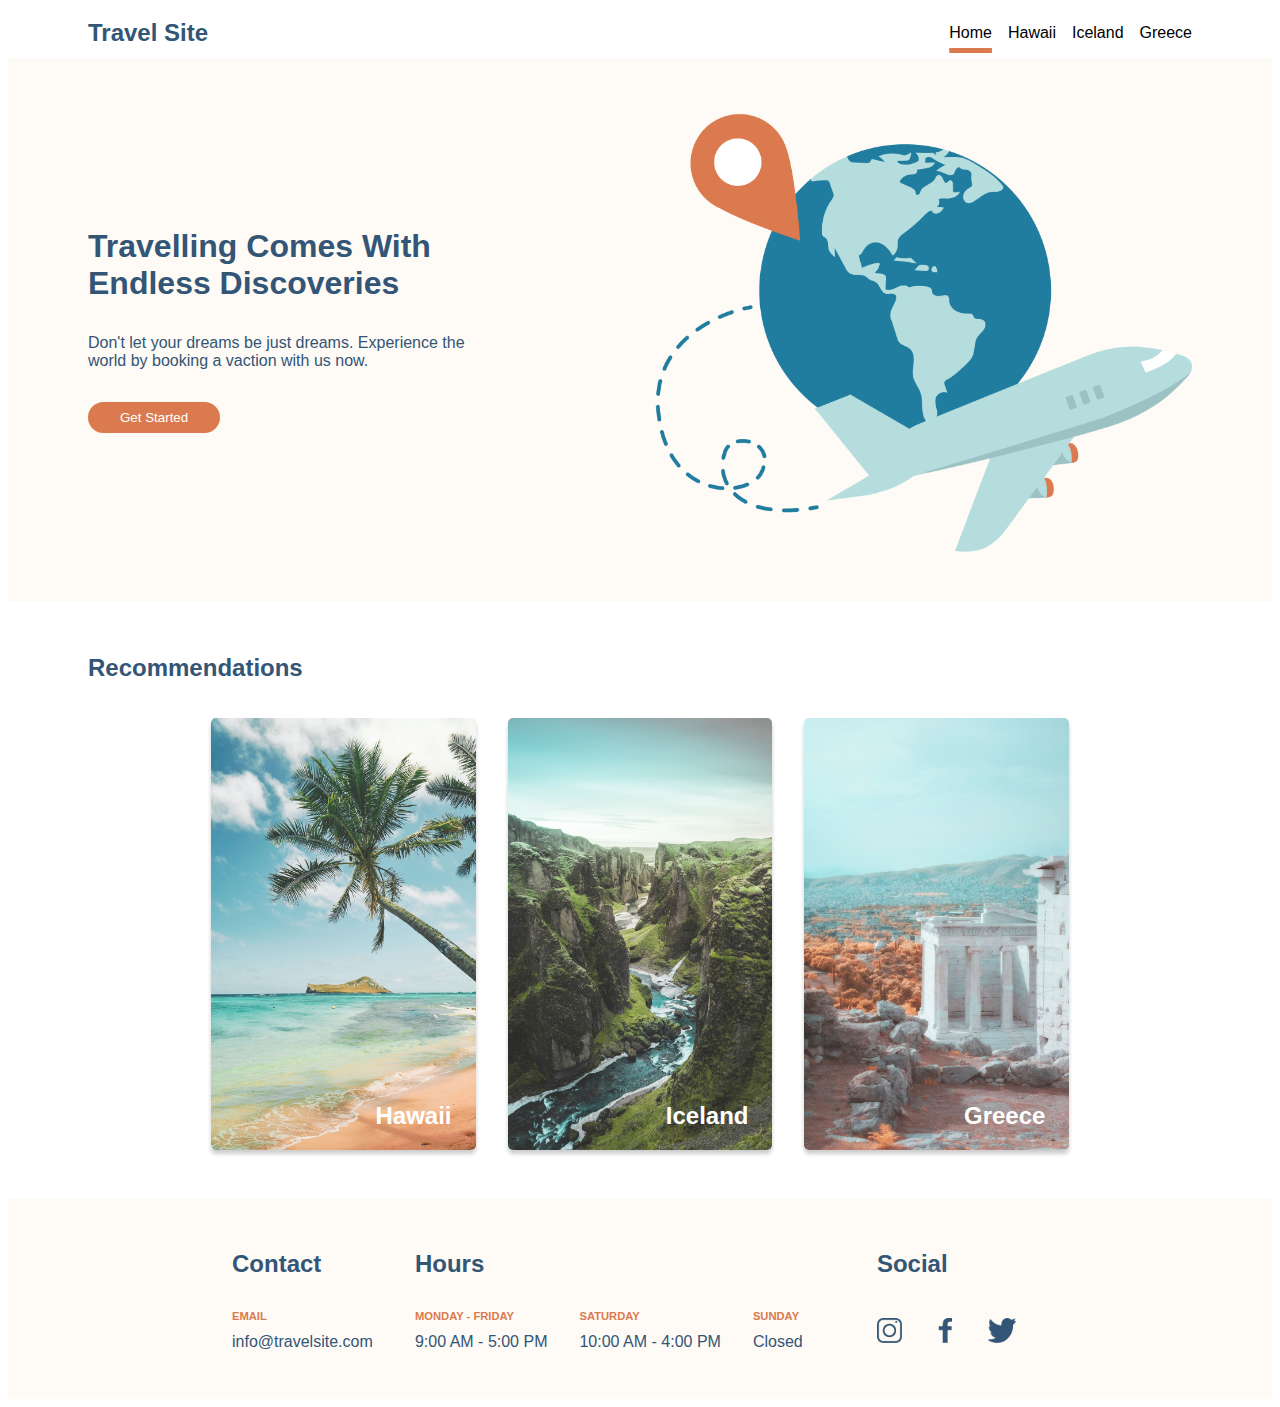
==== index.html @ f5fa067b "added links to the destination cards" ====
<!DOCTYPE html>
<html lang="en">
<head>
    <meta charset="UTF-8">
    <meta name="viewport" content="width=device-width, initial-scale=1.0">
    <title>Travel Site</title>
    <link rel="stylesheet" href="./css/global.css">
    <link rel="stylesheet" href="./css/main.css">
</head>
<body>
    <header>
        <nav class="primary-nav">
            <a class="primary-nav__headinglink" href="./index.html"><h2 class="primary-nav__heading">Travel Site</h2></a>
            <ul class="primary-nav__list">
                <a href="./index.html" class="primary-nav__link primary-nav__link--active"><li class="primary-nav__item">Home</li></a>
                <a href="./pages/hawaii.html" class="primary-nav__link"><li class="primary-nav__item">Hawaii</li></a>
                <a href="./pages/iceland.html" class="primary-nav__link"><li class="primary-nav__item">Iceland</li></a>
                <a href="./pages/greece.html" class="primary-nav__link"><li class="primary-nav__item">Greece</li></a>
            </ul>
        </nav>
        <div class="hero">
            <section class="hero-section1">
                <h1 class="hero-section1__heading">Travelling Comes With Endless Discoveries</h1>
                <p class="hero-section1__text">Don't let your dreams be just dreams. Experience the world by booking a vaction with us now.</p>
                <a href="" class="hero-section1__link"><button class="hero-section1__button">Get Started</button></a>
            </section>
            <section class="hero-section2">
                <img src="./assets/Images/hero.png" alt="Banner image" class="hero-section2__image">
            </section>
        </div>
    </header>
    <main>
        <section class="recommendations">
            <h2 class="recommendations__heading">Recommendations</h2>
            <div class="destination">
            <div class="destination__item hawaii">
                <a class="destination__link" href="./pages/hawaii.html"><h2 class="destination__heading">Hawaii</h2></a>
            </div>
            <div class="destination__item iceland">
                <a class="destination__link" href="./pages/iceland.html"><h2 class="destination__heading">Iceland</h2></a>
            </div>
            <div class="destination__item greece">
                <a class="destination__link" href="./pages/greece.html"><h2 class="destination__heading">Greece</h2></a>
            </div>
        </div>
        </section>
    </main>
    <footer class="footer">
        <section class="contact">
            <h2 class="contact__heading">Contact</h2>
            <p class="contact__text">EMAIL</p>
            <p class="contact__email">info@travelsite.com</p>
        </section>
        <section class="hours">
            <h2 class="hours__heading">Hours</h2>
            <div class="hours__container">
                <div class="hours__section">
                    <p class="hours__day">Monday - Friday</p>
                    <p class="hours__time">9:00 AM - 5:00 PM</p>
                </div>
                <div class="hours__section">
                    <p class="hours__day">Saturday</p>
                    <p class="hours__time">10:00 AM - 4:00 PM</p>
                </div>
                <div class="hours__section">
                    <p class="hours__day">Sunday</p>
                    <p class="hours__time">Closed</p>
                </div>
            </div>
        </section>
        <section class="social">
            <h2 class="social__heading">Social</h2>
                <img class="social__icon" src="./assets/Icons/icon-instagram.png" alt="instagram">
                <img class="social__icon" src="./assets/Icons/icon-facebook.png" alt="facebook">
                <img class="social__icon" src="./assets/Icons/icon-twitter.png" alt="twitter">
        </section>
    </footer>
</body>
</html>
---- css/global.css ----
* {
  font-family: Verdana, Geneva, Tahoma, sans-serif;
  box-sizing: border-box;
}

.primary-nav {
  display: flex;
  flex-direction: row;
  background-color: #ffffff;
  color: #335576;
  justify-content: space-between;
  align-items: center;
  padding: 0rem 5rem;
}
.primary-nav__heading {
  margin: 0rem;
}
.primary-nav__headinglink {
  text-decoration: none;
  color: #335576;
}
.primary-nav__list {
  display: flex;
  flex-direction: row;
  list-style: none;
}
.primary-nav__item {
  padding-left: 1rem;
}
.primary-nav__link {
  text-decoration: none;
  color: #000000;
}
.primary-nav__link--active {
  text-decoration: underline;
  text-decoration-color: #db7a4e;
  text-underline-offset: 0.6rem;
  text-decoration-thickness: 0.3rem;
}

.footer {
  background-color: #fefaf5;
  padding: 2rem 14rem;
  color: #335576;
  display: flex;
  flex-direction: row;
  justify-content: space-between;
  align-items: flex-start;
}
.footer .contact__heading {
  margin-bottom: 2rem;
}
.footer .contact__text {
  color: #db7a4e;
  font-size: 0.7rem;
  text-transform: uppercase;
  font-weight: bold;
}
.footer .contact__email {
  margin-top: 0rem;
}
.footer .hours__heading {
  margin-bottom: 2rem;
}
.footer .hours__container {
  display: flex;
  flex-direction: row;
}
.footer .hours__section {
  display: flex;
  flex-direction: column;
  padding-right: 2rem;
}
.footer .hours__day {
  color: #db7a4e;
  font-size: 0.7rem;
  text-transform: uppercase;
  margin-top: 0rem;
  font-weight: bold;
}
.footer .hours__time {
  margin-top: 0rem;
}
.footer .social__heading {
  margin-bottom: 2.5rem;
}
.footer .social__icon {
  height: 25px;
  padding-right: 2rem;
}/*# sourceMappingURL=global.css.map */
---- css/main.css ----
.hero {
  background-color: #FEFAF5;
  display: flex;
  flex-direction: row;
  height: 34rem;
  justify-content: space-between;
  align-items: center;
  padding: 2rem 5rem;
}

.hero-section1 {
  text-align: left;
  color: #335576;
  padding-right: 4rem;
  width: 42%;
}
.hero-section1__heading {
  margin: 0rem;
  font-size: 2rem;
}
.hero-section1__text {
  margin: 2rem 0rem;
}
.hero-section1__button {
  background-color: #DB7A4E;
  color: #FFFFFF;
  border: 0;
  border-radius: 100px;
  justify-content: center;
  text-align: center;
  padding: 0.5rem 2rem;
  vertical-align: middle;
}

.hero-section2 {
  -o-object-fit: contain;
     object-fit: contain;
}
.hero-section2__image {
  height: 450px;
}

.recommendations {
  padding: 2rem 5rem;
}
.recommendations__heading {
  color: #335576;
}

.destination {
  display: flex;
  flex-direction: row;
  justify-content: center;
}
.destination .hawaii {
  background-image: url("../assets/Images/hawaii.jpg");
  background-size: cover;
}
.destination .greece {
  background-image: url("../assets/Images/greece.jpg");
  background-size: cover;
}
.destination .iceland {
  background-image: url("../assets/Images/iceland.jpg");
  background-size: cover;
}
.destination__item {
  width: 24%;
  height: 27rem;
  display: flex;
  align-items: flex-end;
  justify-content: flex-end;
  margin: 1rem 1rem;
  border-radius: 5px;
  box-shadow: 0px 4px 4px rgba(0, 0, 0, 0.2);
}
.destination__link {
  text-decoration: none;
}
.destination__heading {
  color: #FFFFFF;
  padding-right: 1.5rem;
}/*# sourceMappingURL=main.css.map */
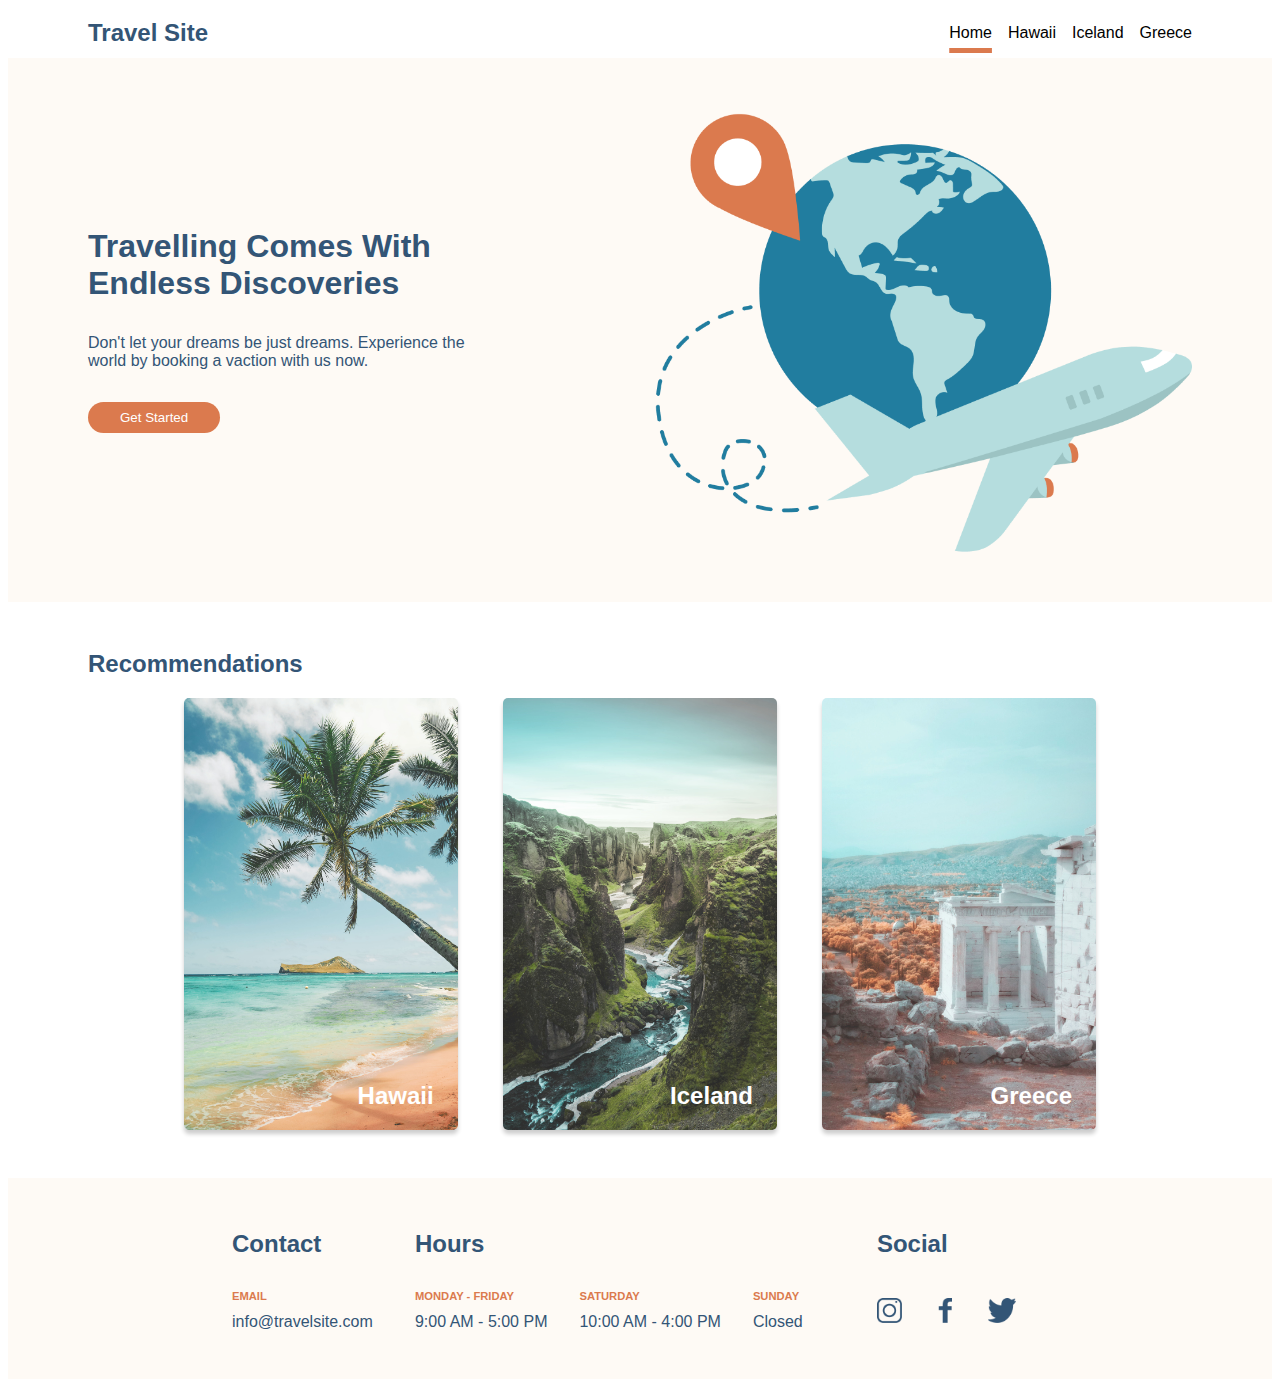
==== commit a6657b98: "added links to the whole destination cards" ====
--- a/index.html
+++ b/index.html
@@ -33,15 +33,22 @@
         <section class="recommendations">
             <h2 class="recommendations__heading">Recommendations</h2>
             <div class="destination">
-            <div class="destination__item hawaii">
-                <a class="destination__link" href="./pages/hawaii.html"><h2 class="destination__heading">Hawaii</h2></a>
-            </div>
-            <div class="destination__item iceland">
-                <a class="destination__link" href="./pages/iceland.html"><h2 class="destination__heading">Iceland</h2></a>
-            </div>
-            <div class="destination__item greece">
-                <a class="destination__link" href="./pages/greece.html"><h2 class="destination__heading">Greece</h2></a>
-            </div>
+                <a class="destination__link" href="./pages/hawaii.html">
+                    <div class="destination__item hawaii">
+                        <h2 class="destination__heading">Hawaii</h2>
+                    </div>
+                </a>
+                <a class="destination__link" href="./pages/iceland.html">
+                    <div class="destination__item iceland">
+                        <h2 class="destination__heading">Iceland</h2>
+                    </div>
+                </a>
+                <a class="destination__link" href="./pages/greece.html">
+                    <div class="destination__item greece">
+                        <h2 class="destination__heading">Greece</h2>
+                    </div>
+                </a>
+            
         </div>
         </section>
     </main>
--- a/css/main.css
+++ b/css/main.css
@@ -41,16 +41,18 @@
 }
 
 .recommendations {
-  padding: 2rem 5rem;
+  padding: 3rem 5rem;
 }
 .recommendations__heading {
   color: #335576;
+  margin-top: 0rem;
 }
 
 .destination {
   display: flex;
   flex-direction: row;
-  justify-content: center;
+  justify-content: space-between;
+  padding: 0rem 6rem;
 }
 .destination .hawaii {
   background-image: url("../assets/Images/hawaii.jpg");
@@ -65,17 +67,19 @@
   background-size: cover;
 }
 .destination__item {
-  width: 24%;
-  height: 27rem;
+  width: 100%;
+  height: 100%;
   display: flex;
   align-items: flex-end;
   justify-content: flex-end;
-  margin: 1rem 1rem;
   border-radius: 5px;
   box-shadow: 0px 4px 4px rgba(0, 0, 0, 0.2);
 }
 .destination__link {
   text-decoration: none;
+  width: 30%;
+  height: 27rem;
+  display: flex;
 }
 .destination__heading {
   color: #FFFFFF;
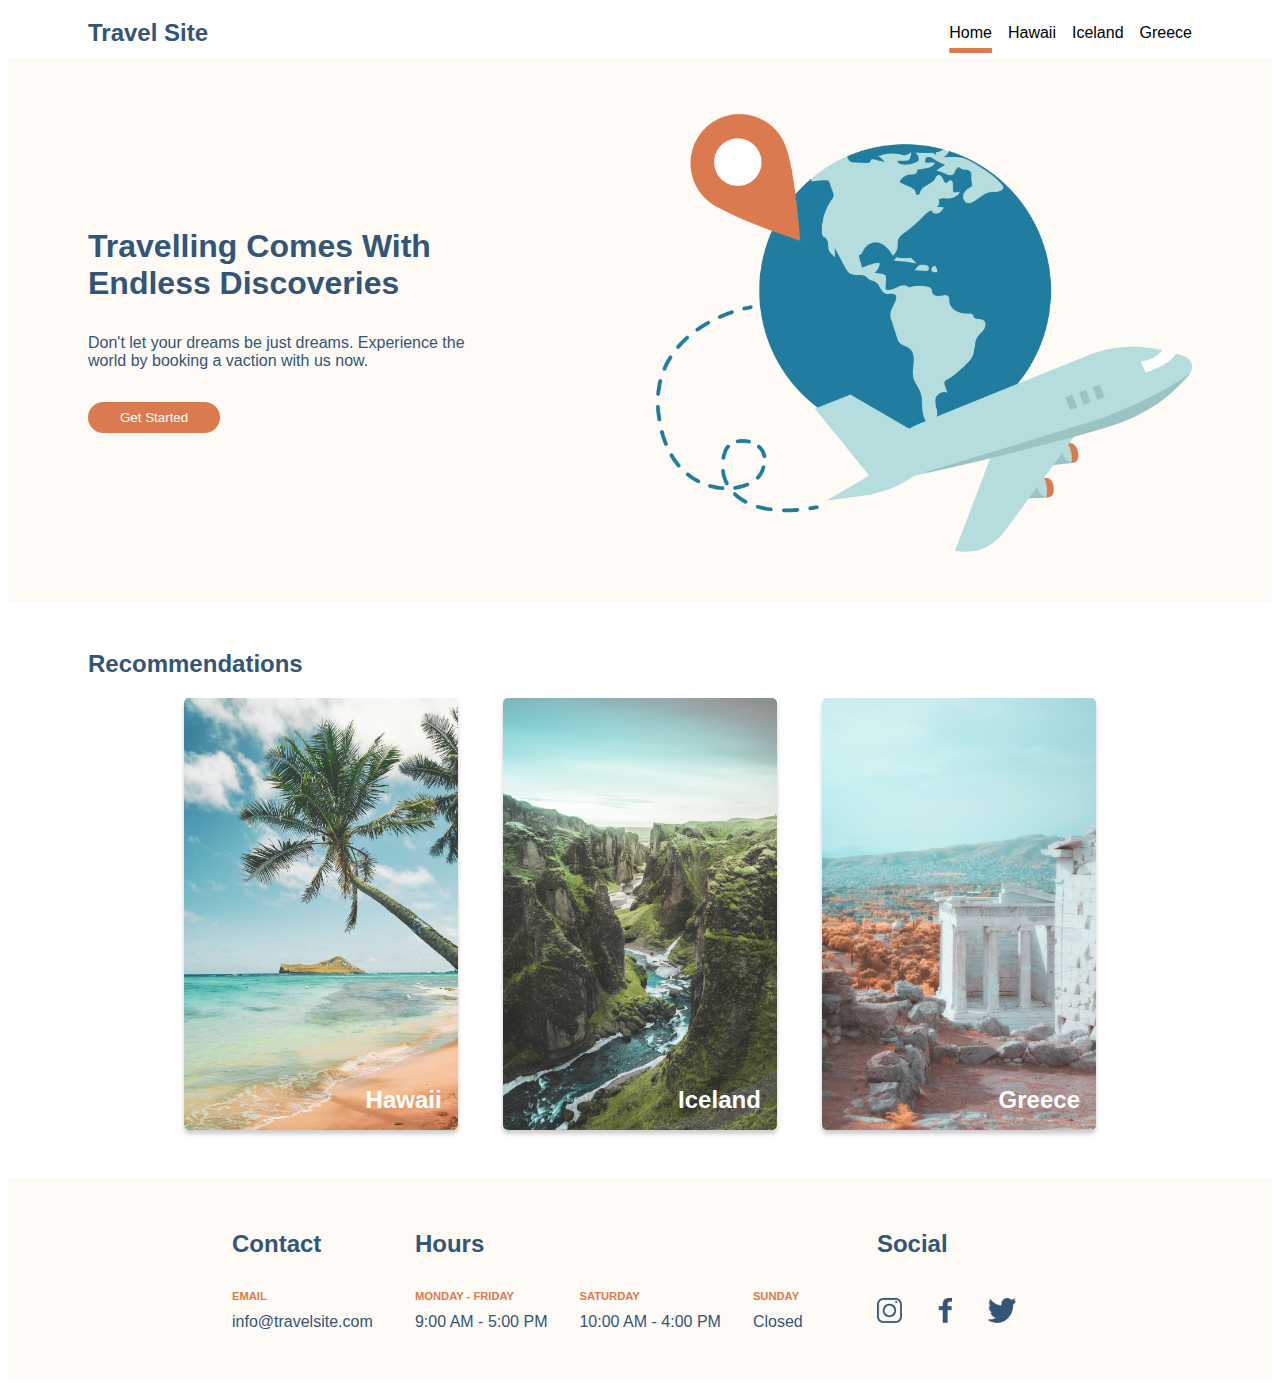
==== commit 07f857eb: "added nav and footer to the get started page" ====
--- a/index.html
+++ b/index.html
@@ -22,7 +22,7 @@
             <section class="hero-section1">
                 <h1 class="hero-section1__heading">Travelling Comes With Endless Discoveries</h1>
                 <p class="hero-section1__text">Don't let your dreams be just dreams. Experience the world by booking a vaction with us now.</p>
-                <a href="" class="hero-section1__link"><button class="hero-section1__button">Get Started</button></a>
+                <a href="./pages/get_started.html" class="hero-section1__link"><button class="hero-section1__button">Get Started</button></a>
             </section>
             <section class="hero-section2">
                 <img src="./assets/Images/hero.png" alt="Banner image" class="hero-section2__image">
--- a/css/global.css
+++ b/css/global.css
@@ -34,6 +34,12 @@
 .primary-nav__link--active {
   text-decoration: underline;
   text-decoration-color: #db7a4e;
+  text-underline-offset: 0.6rem;
+  text-decoration-thickness: 0.3rem;
+}
+.primary-nav__link:hover {
+  text-decoration: underline;
+  color: #335576;
   text-underline-offset: 0.6rem;
   text-decoration-thickness: 0.3rem;
 }
--- a/css/main.css
+++ b/css/main.css
@@ -7,21 +7,20 @@
   align-items: center;
   padding: 2rem 5rem;
 }
-
-.hero-section1 {
+.hero .hero-section1 {
   text-align: left;
   color: #335576;
   padding-right: 4rem;
   width: 42%;
 }
-.hero-section1__heading {
+.hero .hero-section1__heading {
   margin: 0rem;
   font-size: 2rem;
 }
-.hero-section1__text {
+.hero .hero-section1__text {
   margin: 2rem 0rem;
 }
-.hero-section1__button {
+.hero .hero-section1__button {
   background-color: #DB7A4E;
   color: #FFFFFF;
   border: 0;
@@ -31,12 +30,11 @@
   padding: 0.5rem 2rem;
   vertical-align: middle;
 }
-
-.hero-section2 {
+.hero .hero-section2 {
   -o-object-fit: contain;
      object-fit: contain;
 }
-.hero-section2__image {
+.hero .hero-section2__image {
   height: 450px;
 }
 
@@ -47,41 +45,47 @@
   color: #335576;
   margin-top: 0rem;
 }
-
-.destination {
+.recommendations .destination {
   display: flex;
   flex-direction: row;
   justify-content: space-between;
   padding: 0rem 6rem;
 }
-.destination .hawaii {
+.recommendations .destination .hawaii {
   background-image: url("../assets/Images/hawaii.jpg");
   background-size: cover;
 }
-.destination .greece {
+.recommendations .destination .greece {
   background-image: url("../assets/Images/greece.jpg");
   background-size: cover;
 }
-.destination .iceland {
+.recommendations .destination .iceland {
   background-image: url("../assets/Images/iceland.jpg");
   background-size: cover;
 }
-.destination__item {
+.recommendations .destination__item {
   width: 100%;
   height: 100%;
-  display: flex;
-  align-items: flex-end;
-  justify-content: flex-end;
   border-radius: 5px;
   box-shadow: 0px 4px 4px rgba(0, 0, 0, 0.2);
 }
-.destination__link {
+.recommendations .destination__link {
   text-decoration: none;
   width: 30%;
   height: 27rem;
   display: flex;
 }
-.destination__heading {
+.recommendations .destination__heading {
   color: #FFFFFF;
-  padding-right: 1.5rem;
+  width: 100%;
+  height: 100%;
+  padding: 1rem 1rem;
+  margin: 0rem;
+  display: flex;
+  align-items: flex-end;
+  justify-content: flex-end;
+}
+.recommendations .destination__heading:hover {
+  -webkit-backdrop-filter: blur(3px);
+          backdrop-filter: blur(3px);
 }/*# sourceMappingURL=main.css.map */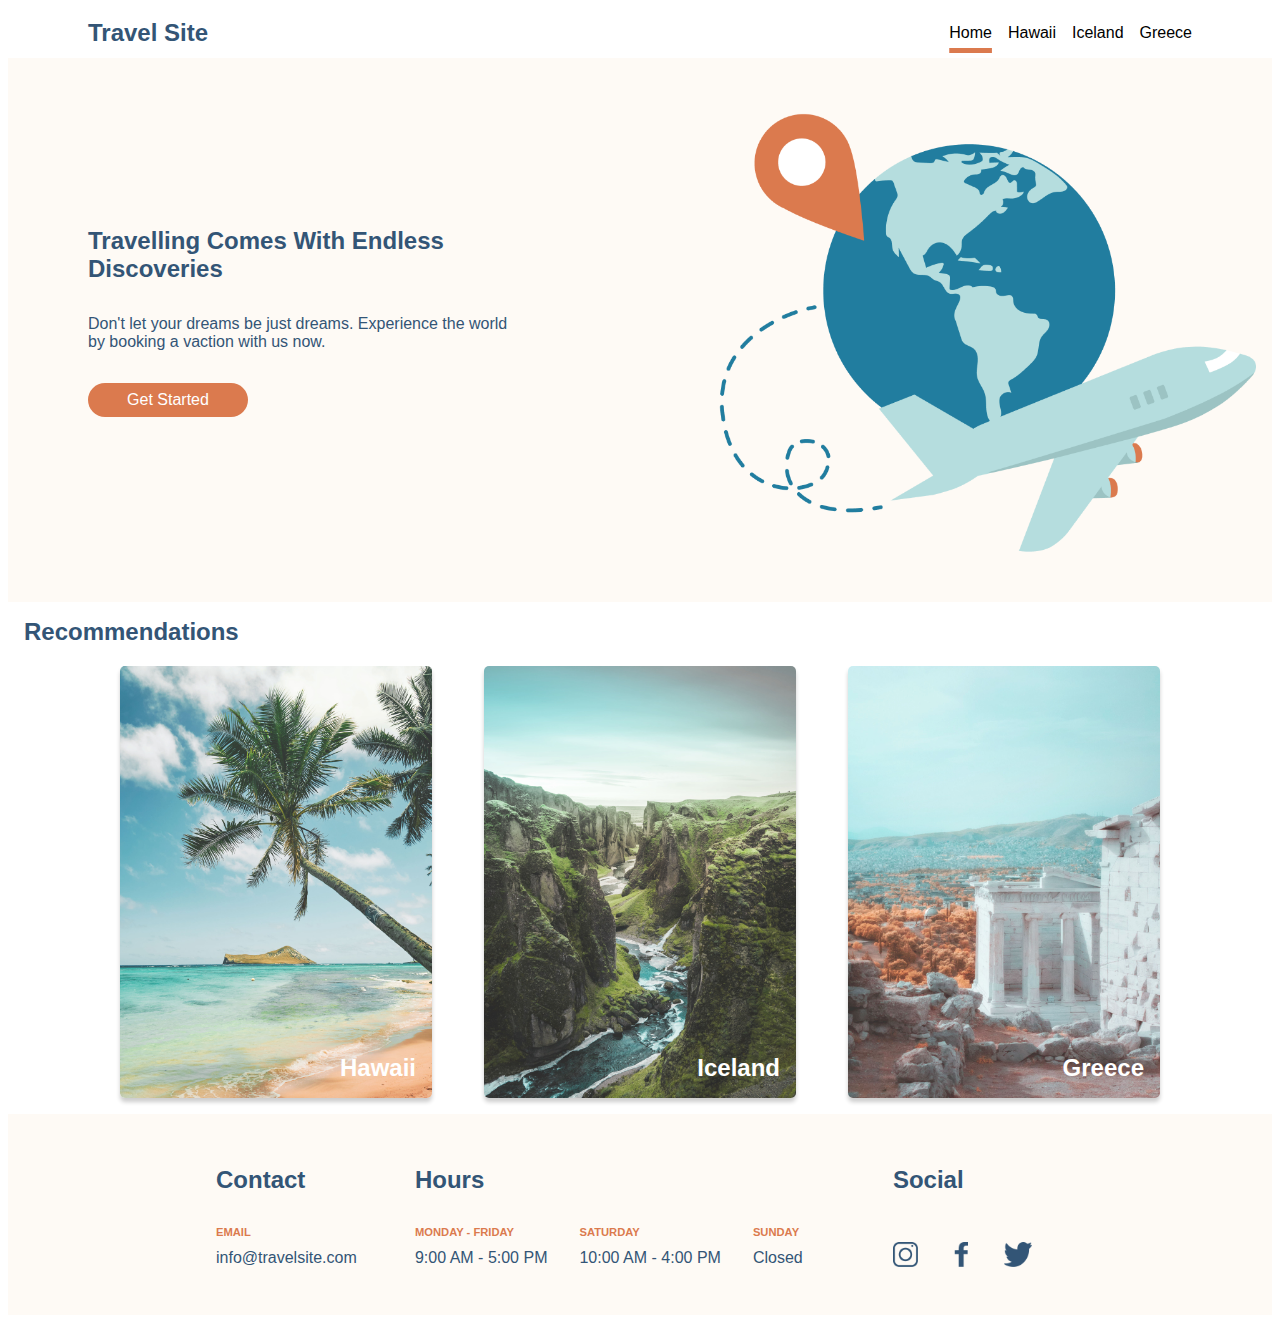
==== commit 17366c13: "changed the button tag to h3 tag because you can't have an anchor tag around your button" ====
--- a/index.html
+++ b/index.html
@@ -12,17 +12,17 @@
         <nav class="primary-nav">
             <a class="primary-nav__headinglink" href="./index.html"><h2 class="primary-nav__heading">Travel Site</h2></a>
             <ul class="primary-nav__list">
-                <a href="./index.html" class="primary-nav__link primary-nav__link--active"><li class="primary-nav__item">Home</li></a>
-                <a href="./pages/hawaii.html" class="primary-nav__link"><li class="primary-nav__item">Hawaii</li></a>
-                <a href="./pages/iceland.html" class="primary-nav__link"><li class="primary-nav__item">Iceland</li></a>
-                <a href="./pages/greece.html" class="primary-nav__link"><li class="primary-nav__item">Greece</li></a>
+                <li class="primary-nav__item"><a href="./index.html" class="primary-nav__link primary-nav__link--active">Home</a></li>
+                <li class="primary-nav__item"><a href="./pages/hawaii.html" class="primary-nav__link">Hawaii</a></li>
+                <li class="primary-nav__item"><a href="./pages/iceland.html" class="primary-nav__link">Iceland</a></li>
+                <li class="primary-nav__item"><a href="./pages/greece.html" class="primary-nav__link">Greece</a></li>
             </ul>
         </nav>
         <div class="hero">
             <section class="hero-section1">
                 <h1 class="hero-section1__heading">Travelling Comes With Endless Discoveries</h1>
                 <p class="hero-section1__text">Don't let your dreams be just dreams. Experience the world by booking a vaction with us now.</p>
-                <a href="./pages/get_started.html" class="hero-section1__link"><button class="hero-section1__button">Get Started</button></a>
+                <a href="./pages/get_started.html" class="hero-section1__link"><h3 class="hero-section1__button">Get Started</h3></a>
             </section>
             <section class="hero-section2">
                 <img src="./assets/Images/hero.png" alt="Banner image" class="hero-section2__image">
--- a/css/main.css
+++ b/css/main.css
@@ -1,8 +1,188 @@
+* {
+  font-family: Verdana, Geneva, Tahoma, sans-serif;
+  box-sizing: border-box;
+}
+
+.btn, .hero .hero-section1__button {
+  background-color: #db7a4e;
+  color: #ffffff;
+  border-radius: 100px;
+  text-align: center;
+  padding: 0.5rem 2rem;
+  font-size: 1rem;
+  font-weight: lighter;
+  width: 10rem;
+}
+
+.primary-nav {
+  display: flex;
+  flex-direction: column;
+  background-color: #ffffff;
+  color: #335576;
+  justify-content: space-between;
+  align-items: center;
+  padding: 0rem;
+}
+.primary-nav__heading {
+  margin: 0rem;
+}
+.primary-nav__headinglink {
+  text-decoration: none;
+  color: #335576;
+}
+.primary-nav__headinglink:hover {
+  filter: brightness(150%);
+}
+.primary-nav__list {
+  display: flex;
+  list-style: none;
+  flex-direction: column;
+  padding: 0rem;
+  font-size: 1.5rem;
+  width: 100%;
+  text-align: center;
+}
+.primary-nav__item {
+  padding: 0;
+}
+.primary-nav__link {
+  text-decoration: none;
+  color: #000000;
+}
+.primary-nav__link--active {
+  text-decoration: none;
+  border-left: 3px solid #db7a4e;
+  border-right: 3px solid #db7a4e;
+}
+.primary-nav__link:hover {
+  text-decoration: none;
+  border-left: 3px solid #335576;
+  border-right: 3px solid #335576;
+}
+
+.footer {
+  background-color: #fefaf5;
+  color: #335576;
+  display: flex;
+  justify-content: space-between;
+  flex-direction: column;
+  padding: 1rem 8rem;
+  align-items: center;
+  text-align: center;
+}
+.footer .contact {
+  padding: 0rem 1rem;
+}
+.footer .contact__heading {
+  margin-bottom: 1rem;
+}
+.footer .contact__text {
+  color: #db7a4e;
+  font-size: 0.7rem;
+  text-transform: uppercase;
+  font-weight: bold;
+}
+.footer .contact__email {
+  margin-top: 0rem;
+}
+.footer .hours {
+  padding: 0rem 1rem;
+}
+.footer .hours__heading {
+  margin-bottom: 1rem;
+}
+.footer .hours__container {
+  display: flex;
+  flex-direction: row;
+}
+.footer .hours__section {
+  display: flex;
+  flex-direction: column;
+  padding-right: 2rem;
+}
+.footer .hours__day {
+  color: #db7a4e;
+  font-size: 0.7rem;
+  text-transform: uppercase;
+  margin-top: 0rem;
+  font-weight: bold;
+}
+.footer .hours__time {
+  margin-top: 0rem;
+}
+.footer .social {
+  padding: 0rem 1rem;
+}
+.footer .social__heading {
+  margin-bottom: 1rem;
+}
+.footer .social__icon {
+  height: 25px;
+  padding: 0rem;
+  margin: 0rem 1rem;
+}
+
+@media screen and (min-width: 768px) {
+  .primary-nav {
+    flex-direction: row;
+    padding: 0rem 5rem;
+  }
+  .primary-nav__list {
+    flex-direction: row;
+    font-size: 1rem;
+    width: auto;
+  }
+  .primary-nav__item {
+    padding-left: 1rem;
+  }
+  .primary-nav__link--active {
+    text-decoration: underline;
+    text-decoration-color: #db7a4e;
+    text-underline-offset: 0.6rem;
+    text-decoration-thickness: 0.3rem;
+    border: 0;
+  }
+  .primary-nav__link:hover {
+    text-decoration: underline;
+    color: #335576;
+    text-underline-offset: 0.6rem;
+    text-decoration-thickness: 0.3rem;
+    border: 0;
+  }
+  .footer {
+    flex-direction: row;
+    padding: 2rem 2rem;
+    text-align: left;
+    align-items: flex-start;
+  }
+  .footer .contact__heading {
+    margin-bottom: 2rem;
+  }
+  .footer .hours__heading {
+    margin-bottom: 2rem;
+  }
+  .footer .social__heading {
+    margin-bottom: 2rem;
+  }
+  .footer .social__icon {
+    padding-right: 2rem;
+    margin: 0;
+    margin-top: 1rem;
+  }
+}
+@media screen and (min-width: 1024px) {
+  .footer {
+    padding: 2rem 12rem;
+  }
+  .footer .social__icon {
+    margin-top: 1rem;
+  }
+}
 .hero {
   background-color: #FEFAF5;
   display: flex;
-  flex-direction: row;
-  height: 34rem;
+  height: auto;
+  flex-direction: column-reverse;
   justify-content: space-between;
   align-items: center;
   padding: 2rem 5rem;
@@ -10,8 +190,8 @@
 .hero .hero-section1 {
   text-align: left;
   color: #335576;
-  padding-right: 4rem;
-  width: 42%;
+  width: auto;
+  padding: 0%;
 }
 .hero .hero-section1__heading {
   margin: 0rem;
@@ -20,26 +200,23 @@
 .hero .hero-section1__text {
   margin: 2rem 0rem;
 }
-.hero .hero-section1__button {
-  background-color: #DB7A4E;
+.hero .hero-section1__button:hover {
+  filter: brightness(150%);
+}
+.hero .hero-section1__link {
+  text-decoration: none;
   color: #FFFFFF;
-  border: 0;
-  border-radius: 100px;
-  justify-content: center;
-  text-align: center;
-  padding: 0.5rem 2rem;
-  vertical-align: middle;
 }
 .hero .hero-section2 {
   -o-object-fit: contain;
      object-fit: contain;
 }
 .hero .hero-section2__image {
-  height: 450px;
+  height: 150px;
 }
 
 .recommendations {
-  padding: 3rem 5rem;
+  padding: 1rem;
 }
 .recommendations__heading {
   color: #335576;
@@ -47,9 +224,10 @@
 }
 .recommendations .destination {
   display: flex;
-  flex-direction: row;
+  flex-direction: column;
   justify-content: space-between;
-  padding: 0rem 6rem;
+  align-items: center;
+  padding: 1rem;
 }
 .recommendations .destination .hawaii {
   background-image: url("../assets/Images/hawaii.jpg");
@@ -68,10 +246,12 @@
   height: 100%;
   border-radius: 5px;
   box-shadow: 0px 4px 4px rgba(0, 0, 0, 0.2);
+  margin-bottom: 2rem;
 }
 .recommendations .destination__link {
   text-decoration: none;
-  width: 30%;
+  width: 80%;
+  margin-bottom: 2rem;
   height: 27rem;
   display: flex;
 }
@@ -88,4 +268,55 @@
 .recommendations .destination__heading:hover {
   -webkit-backdrop-filter: blur(3px);
           backdrop-filter: blur(3px);
+}
+
+@media screen and (min-width: 768px) {
+  .hero {
+    padding-right: 1rem;
+  }
+  .hero .hero-section1 {
+    padding-right: 2rem;
+  }
+  .hero .hero-section1__heading {
+    font-size: 1.5rem;
+  }
+  .hero .hero-section2__image {
+    height: 300px;
+  }
+  .recommendations .destination {
+    flex-direction: row;
+    flex-wrap: wrap;
+    padding: 0rem;
+  }
+  .recommendations .destination__link {
+    width: 30%;
+    margin-bottom: 0rem;
+  }
+  .recommendations .destination__item {
+    width: 100%;
+  }
+}
+@media screen and (min-width: 1024px) {
+  .hero {
+    flex-direction: row;
+    height: 34rem;
+  }
+  .hero .hero-section1 {
+    padding-right: 4rem;
+    width: 42%;
+  }
+  .hero .hero-section2__image {
+    height: 450px;
+  }
+  .recommendations .destination {
+    flex-direction: row;
+    padding: 0rem 6rem;
+  }
+  .recommendations__item {
+    width: 100%;
+  }
+  .recommendations__link {
+    width: 30%;
+    margin-bottom: 0rem;
+  }
 }/*# sourceMappingURL=main.css.map */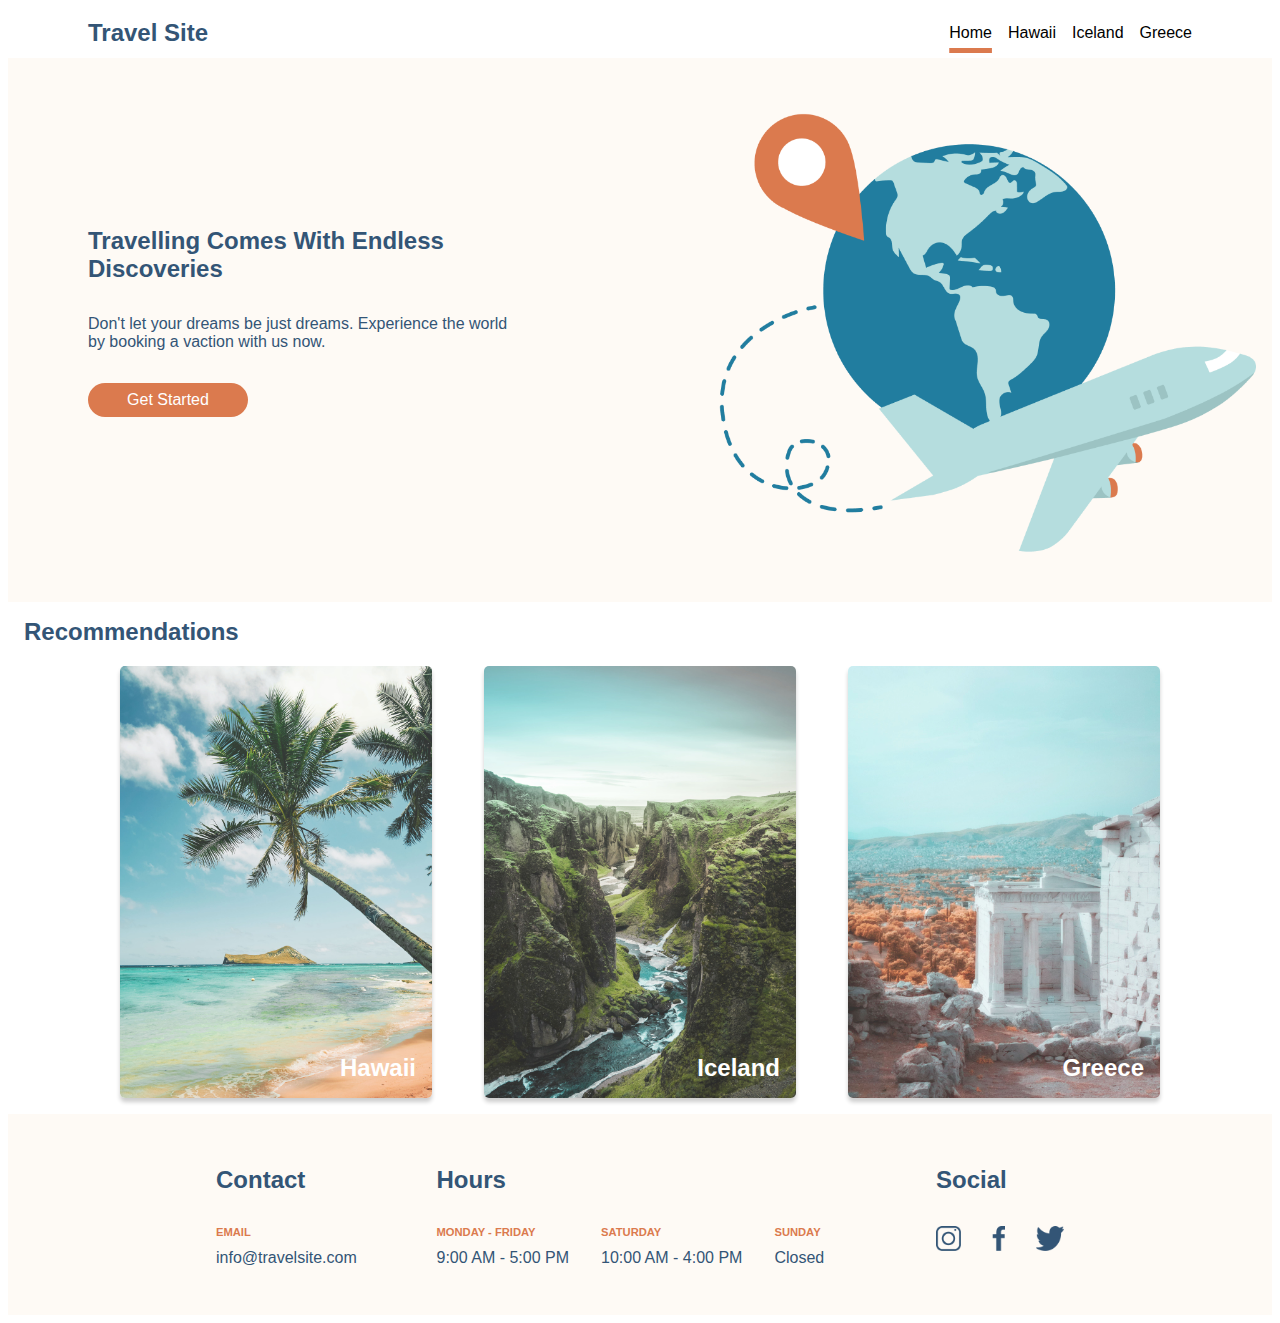
==== commit 2f331e51: "added hyperlinks to the footer social icons for all pages" ====
--- a/index.html
+++ b/index.html
@@ -1,86 +1,129 @@
 <!DOCTYPE html>
 <html lang="en">
-<head>
-    <meta charset="UTF-8">
-    <meta name="viewport" content="width=device-width, initial-scale=1.0">
+  <head>
+    <meta charset="UTF-8" />
+    <meta name="viewport" content="width=device-width, initial-scale=1.0" />
     <title>Travel Site</title>
-    <link rel="stylesheet" href="./css/global.css">
-    <link rel="stylesheet" href="./css/main.css">
-</head>
-<body>
+    <link rel="stylesheet" href="./css/main.css" />
+  </head>
+  <body>
     <header>
-        <nav class="primary-nav">
-            <a class="primary-nav__headinglink" href="./index.html"><h2 class="primary-nav__heading">Travel Site</h2></a>
-            <ul class="primary-nav__list">
-                <li class="primary-nav__item"><a href="./index.html" class="primary-nav__link primary-nav__link--active">Home</a></li>
-                <li class="primary-nav__item"><a href="./pages/hawaii.html" class="primary-nav__link">Hawaii</a></li>
-                <li class="primary-nav__item"><a href="./pages/iceland.html" class="primary-nav__link">Iceland</a></li>
-                <li class="primary-nav__item"><a href="./pages/greece.html" class="primary-nav__link">Greece</a></li>
-            </ul>
-        </nav>
-        <div class="hero">
-            <section class="hero-section1">
-                <h1 class="hero-section1__heading">Travelling Comes With Endless Discoveries</h1>
-                <p class="hero-section1__text">Don't let your dreams be just dreams. Experience the world by booking a vaction with us now.</p>
-                <a href="./pages/get_started.html" class="hero-section1__link"><h3 class="hero-section1__button">Get Started</h3></a>
-            </section>
-            <section class="hero-section2">
-                <img src="./assets/Images/hero.png" alt="Banner image" class="hero-section2__image">
-            </section>
+      <nav class="primary-nav">
+        <a class="primary-nav__headinglink" href="./index.html"
+          ><h2 class="primary-nav__heading">Travel Site</h2></a
+        >
+        <ul class="primary-nav__list">
+          <li class="primary-nav__item">
+            <a
+              href="./index.html"
+              class="primary-nav__link primary-nav__link--active"
+              >Home</a
+            >
+          </li>
+          <li class="primary-nav__item">
+            <a href="./pages/hawaii.html" class="primary-nav__link">Hawaii</a>
+          </li>
+          <li class="primary-nav__item">
+            <a href="./pages/iceland.html" class="primary-nav__link">Iceland</a>
+          </li>
+          <li class="primary-nav__item">
+            <a href="./pages/greece.html" class="primary-nav__link">Greece</a>
+          </li>
+        </ul>
+      </nav>
+      <div class="hero">
+        <div class="hero-section1">
+          <h1 class="hero-section1__heading">
+            Travelling Comes With Endless Discoveries
+          </h1>
+          <p class="hero-section1__text">
+            Don't let your dreams be just dreams. Experience the world by
+            booking a vaction with us now.
+          </p>
+          <a href="./pages/get_started.html" class="hero-section1__link"
+            ><h3 class="hero-section1__button">Get Started</h3></a
+          >
         </div>
+        <div class="hero-section2">
+          <img
+            src="./assets/Images/hero.png"
+            alt="Banner image"
+            class="hero-section2__image"
+          />
+        </div>
+      </div>
     </header>
     <main>
-        <section class="recommendations">
-            <h2 class="recommendations__heading">Recommendations</h2>
-            <div class="destination">
-                <a class="destination__link" href="./pages/hawaii.html">
-                    <div class="destination__item hawaii">
-                        <h2 class="destination__heading">Hawaii</h2>
-                    </div>
-                </a>
-                <a class="destination__link" href="./pages/iceland.html">
-                    <div class="destination__item iceland">
-                        <h2 class="destination__heading">Iceland</h2>
-                    </div>
-                </a>
-                <a class="destination__link" href="./pages/greece.html">
-                    <div class="destination__item greece">
-                        <h2 class="destination__heading">Greece</h2>
-                    </div>
-                </a>
-            
+      <section class="recommendations">
+        <h2 class="recommendations__heading">Recommendations</h2>
+        <div class="destination">
+          <a class="destination__link" href="./pages/hawaii.html">
+            <div class="destination__item hawaii">
+              <h2 class="destination__heading">Hawaii</h2>
+            </div>
+          </a>
+          <a class="destination__link" href="./pages/iceland.html">
+            <div class="destination__item iceland">
+              <h2 class="destination__heading">Iceland</h2>
+            </div>
+          </a>
+          <a class="destination__link" href="./pages/greece.html">
+            <div class="destination__item greece">
+              <h2 class="destination__heading">Greece</h2>
+            </div>
+          </a>
         </div>
-        </section>
+      </section>
     </main>
     <footer class="footer">
-        <section class="contact">
-            <h2 class="contact__heading">Contact</h2>
-            <p class="contact__text">EMAIL</p>
-            <p class="contact__email">info@travelsite.com</p>
-        </section>
-        <section class="hours">
-            <h2 class="hours__heading">Hours</h2>
-            <div class="hours__container">
-                <div class="hours__section">
-                    <p class="hours__day">Monday - Friday</p>
-                    <p class="hours__time">9:00 AM - 5:00 PM</p>
-                </div>
-                <div class="hours__section">
-                    <p class="hours__day">Saturday</p>
-                    <p class="hours__time">10:00 AM - 4:00 PM</p>
-                </div>
-                <div class="hours__section">
-                    <p class="hours__day">Sunday</p>
-                    <p class="hours__time">Closed</p>
-                </div>
-            </div>
-        </section>
-        <section class="social">
-            <h2 class="social__heading">Social</h2>
-                <img class="social__icon" src="./assets/Icons/icon-instagram.png" alt="instagram">
-                <img class="social__icon" src="./assets/Icons/icon-facebook.png" alt="facebook">
-                <img class="social__icon" src="./assets/Icons/icon-twitter.png" alt="twitter">
-        </section>
+      <section class="contact">
+        <h2 class="contact__heading">Contact</h2>
+        <p class="contact__text">EMAIL</p>
+        <p class="contact__email">info@travelsite.com</p>
+      </section>
+      <section class="hours">
+        <h2 class="hours__heading">Hours</h2>
+        <div class="hours__container">
+          <div class="hours__section">
+            <p class="hours__day">Monday - Friday</p>
+            <p class="hours__time">9:00 AM - 5:00 PM</p>
+          </div>
+          <div class="hours__section">
+            <p class="hours__day">Saturday</p>
+            <p class="hours__time">10:00 AM - 4:00 PM</p>
+          </div>
+          <div class="hours__section">
+            <p class="hours__day">Sunday</p>
+            <p class="hours__time">Closed</p>
+          </div>
+        </div>
+      </section>
+      <section class="social">
+        <h2 class="social__heading">Social</h2>
+        <div class="social__container">
+          <a class="social__link" href="https://www.instagram.com/" target="_blank">
+            <img
+            class="social__icon"
+            src="./assets/Icons/icon-instagram.png"
+            alt="instagram"
+          />
+          </a>
+          <a class="social__link" href="https://www.facebook.com/" target="_blank">
+            <img
+            class="social__icon"
+            src="./assets/Icons/icon-facebook.png"
+            alt="facebook"
+          />
+          </a>
+          <a class="social__link" href="https://twitter.com/" target="_blank">
+            <img
+            class="social__icon"
+            src="./assets/Icons/icon-twitter.png"
+            alt="twitter"
+          />
+          </a>
+        </div>
+      </section>
     </footer>
-</body>
-</html>+  </body>
+</html>
--- a/css/main.css
+++ b/css/main.css
@@ -1,5 +1,5 @@
 * {
-  font-family: Verdana, Geneva, Tahoma, sans-serif;
+  font-family: Verdana, sans-serif;
   box-sizing: border-box;
 }
 
@@ -46,8 +46,11 @@
   padding: 0;
 }
 .primary-nav__link {
+  display: flex;
+  justify-content: center;
   text-decoration: none;
   color: #000000;
+  width: 100%;
 }
 .primary-nav__link--active {
   text-decoration: none;
@@ -112,14 +115,30 @@
 }
 .footer .social {
   padding: 0rem 1rem;
+  display: flex;
+  flex-direction: column;
+  align-items: center;
+  height: 100%;
+  width: 10rem;
 }
 .footer .social__heading {
   margin-bottom: 1rem;
+}
+.footer .social__container {
+  display: flex;
+  justify-content: space-between;
+  height: 25px;
+  margin: 0rem;
+  width: 100%;
 }
 .footer .social__icon {
   height: 25px;
   padding: 0rem;
-  margin: 0rem 1rem;
+  margin: 0;
+}
+.footer .social__link {
+  height: 25px;
+  margin: 0rem 0rem;
 }
 
 @media screen and (min-width: 768px) {
@@ -161,25 +180,30 @@
   .footer .hours__heading {
     margin-bottom: 2rem;
   }
+  .footer .social {
+    align-items: flex-start;
+  }
   .footer .social__heading {
     margin-bottom: 2rem;
   }
-  .footer .social__icon {
-    padding-right: 2rem;
-    margin: 0;
-    margin-top: 1rem;
+  .footer .social__container {
+    justify-content: space-between;
+    width: 100%;
   }
 }
 @media screen and (min-width: 1024px) {
   .footer {
     padding: 2rem 12rem;
   }
-  .footer .social__icon {
-    margin-top: 1rem;
+  .footer .social {
+    align-items: flex-start;
+  }
+  .footer .social__container {
+    justify-content: space-between;
   }
 }
 .hero {
-  background-color: #FEFAF5;
+  background-color: #fefaf5;
   display: flex;
   height: auto;
   flex-direction: column-reverse;
